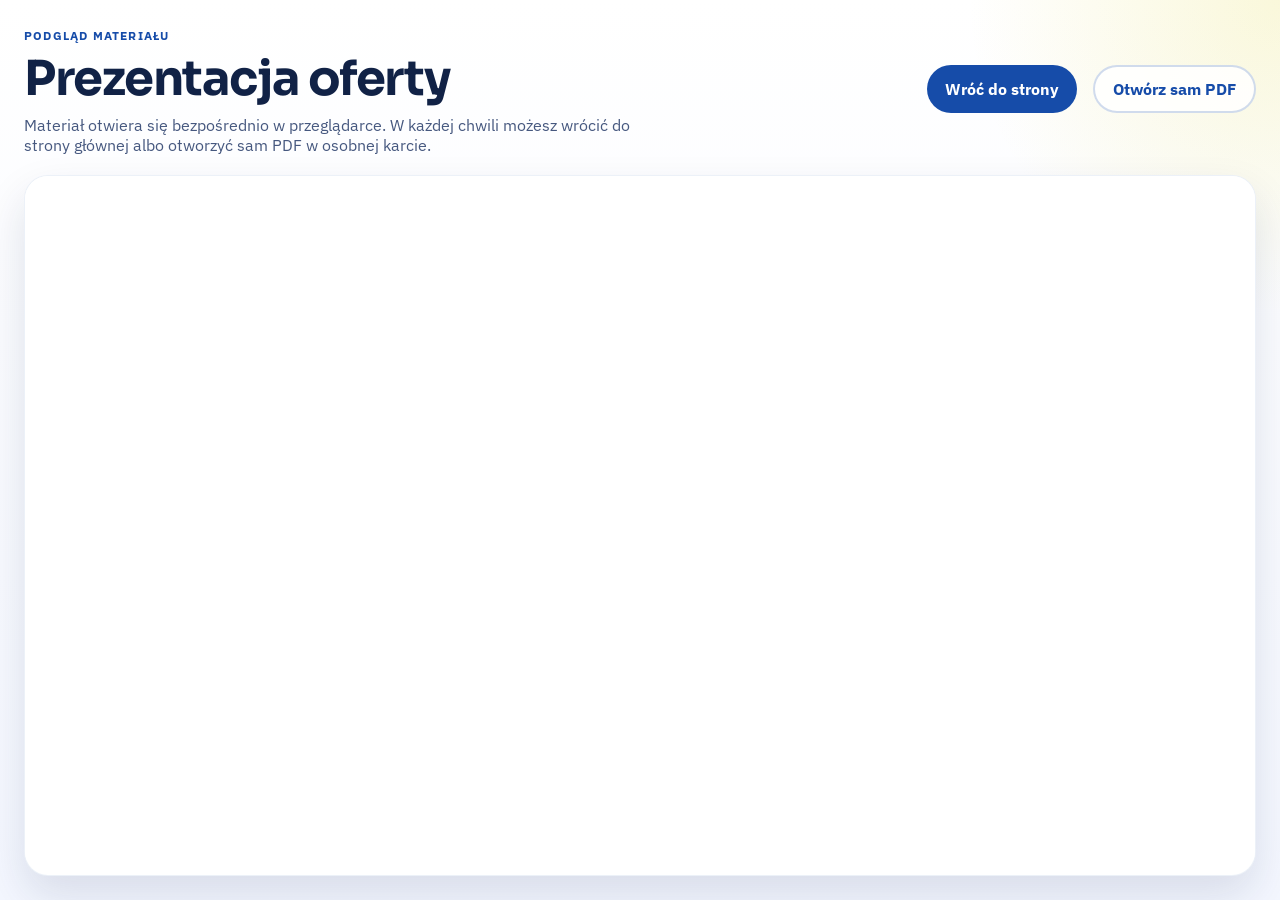
==== material-prezentacja.html @ 7a711e0b "Refine executive header and open materials in-browser" ====
<!doctype html>
<html lang="pl">
<head>
  <meta charset="utf-8">
  <meta name="viewport" content="width=device-width, initial-scale=1">
  <title>Prezentacja oferty — Benefity Zdrowotne dla Firm</title>
  <link rel="icon" href="assets/Projekt-bez-nazwy.png" type="image/png">
  <link rel="preconnect" href="https://fonts.googleapis.com">
  <link rel="preconnect" href="https://fonts.gstatic.com" crossorigin>
  <link href="https://fonts.googleapis.com/css2?family=Sora:wght@400;500;600;700;800&family=IBM+Plex+Sans:wght@400;500;600;700&display=swap" rel="stylesheet">
  <style>
    :root {
      --brand: #164ca9;
      --brand-d: #103a81;
      --accent: #dfd11d;
      --ink: #112246;
      --ink-mid: #46587f;
      --paper: #f4f7ff;
      --shadow: 0 20px 44px rgba(17,34,70,.12);
      --radius: 24px;
    }
    * { box-sizing: border-box; }
    html, body { height: 100%; }
    body {
      margin: 0;
      font-family: "IBM Plex Sans", sans-serif;
      color: var(--ink);
      background: radial-gradient(circle at top right, rgba(223,209,29,.16), transparent 20%), linear-gradient(180deg, #ffffff 0%, var(--paper) 100%);
    }
    .page {
      min-height: 100%;
      display: flex;
      flex-direction: column;
      padding: 24px;
      gap: 20px;
    }
    .topbar {
      max-width: 1280px;
      width: 100%;
      margin: 0 auto;
      display: flex;
      align-items: center;
      justify-content: space-between;
      gap: 16px;
      flex-wrap: wrap;
    }
    .back-link,
    .open-direct {
      display: inline-flex;
      align-items: center;
      justify-content: center;
      min-height: 48px;
      padding: 0 18px;
      border-radius: 999px;
      text-decoration: none;
      font-weight: 700;
      transition: transform .25s ease, background .25s ease, color .25s ease;
    }
    .back-link {
      background: var(--brand);
      color: #fff;
    }
    .back-link:hover,
    .open-direct:hover {
      transform: translateY(-2px);
    }
    .open-direct {
      color: var(--brand);
      border: 2px solid rgba(22,76,169,.2);
      background: rgba(255,255,255,.85);
    }
    .heading {
      flex: 1 1 420px;
    }
    .label {
      display: inline-block;
      margin-bottom: 10px;
      color: var(--brand);
      font-size: 12px;
      font-weight: 700;
      text-transform: uppercase;
      letter-spacing: .1em;
    }
    h1 {
      margin: 0;
      font-family: "Sora", sans-serif;
      font-size: clamp(28px, 4vw, 48px);
      line-height: 1.08;
      letter-spacing: -.03em;
    }
    p {
      margin: 10px 0 0;
      color: var(--ink-mid);
      max-width: 64ch;
    }
    .viewer {
      max-width: 1280px;
      width: 100%;
      margin: 0 auto;
      flex: 1 1 auto;
      min-height: 0;
      border-radius: var(--radius);
      overflow: hidden;
      background: #fff;
      box-shadow: var(--shadow);
      border: 1px solid rgba(22,76,169,.08);
    }
    iframe {
      display: block;
      width: 100%;
      min-height: 76vh;
      border: 0;
      background: #fff;
    }
    @media (max-width: 768px) {
      .page { padding: 16px; }
      .topbar { align-items: flex-start; }
      iframe { min-height: 68vh; }
    }
  </style>
</head>
<body>
  <div class="page">
    <div class="topbar">
      <div class="heading">
        <span class="label">Podgląd materiału</span>
        <h1>Prezentacja oferty</h1>
        <p>Materiał otwiera się bezpośrednio w przeglądarce. W każdej chwili możesz wrócić do strony głównej albo otworzyć sam PDF w osobnej karcie.</p>
      </div>
      <a class="back-link" href="index.html#materialy">Wróć do strony</a>
      <a class="open-direct" href="docs/prezentacja.pdf" target="_blank" rel="noopener">Otwórz sam PDF</a>
    </div>
    <div class="viewer">
      <iframe src="docs/prezentacja.pdf#toolbar=1&navpanes=0&view=FitH" title="Prezentacja oferty"></iframe>
    </div>
  </div>
</body>
</html>
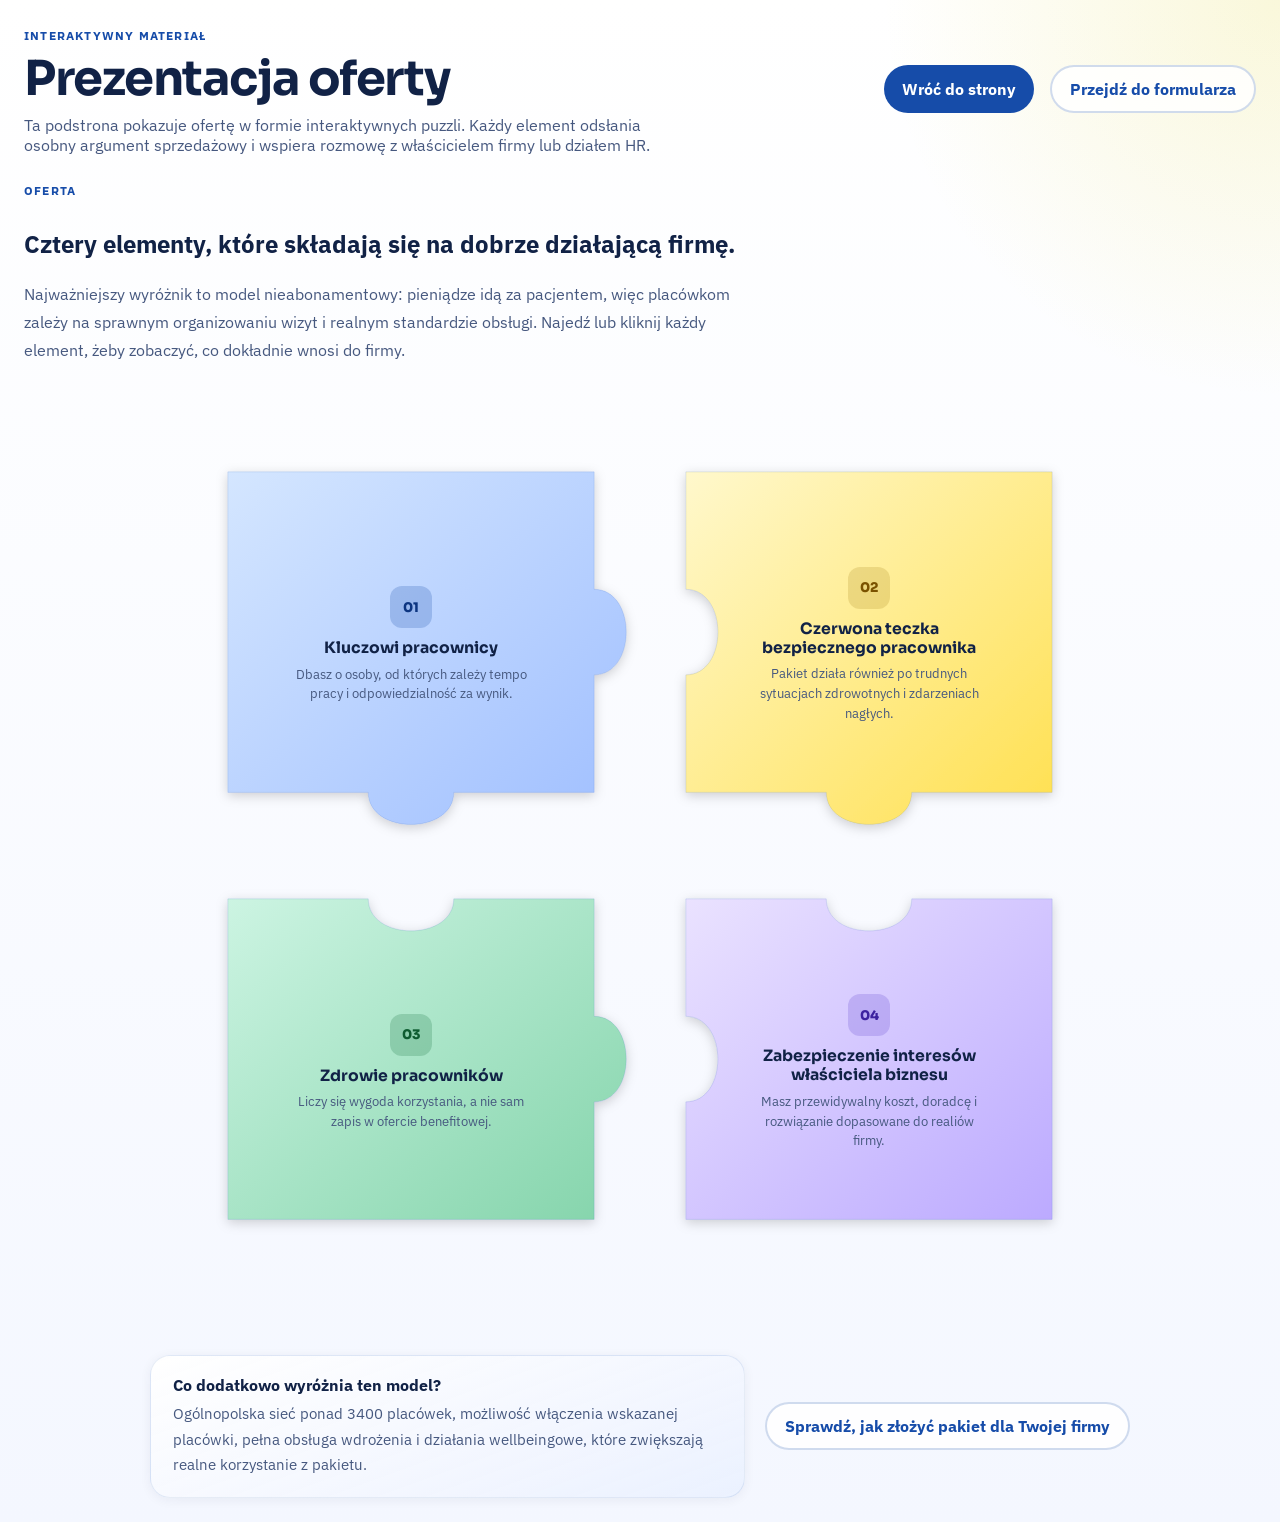
==== commit 7addcab4: "Przywroc osobne podstrony materialow" ====
--- a/material-prezentacja.html
+++ b/material-prezentacja.html
@@ -16,11 +16,12 @@
       --ink: #112246;
       --ink-mid: #46587f;
       --paper: #f4f7ff;
+      --surface: #ffffff;
       --shadow: 0 20px 44px rgba(17,34,70,.12);
       --radius: 24px;
+      --font-head: "Sora", sans-serif;
     }
     * { box-sizing: border-box; }
-    html, body { height: 100%; }
     body {
       margin: 0;
       font-family: "IBM Plex Sans", sans-serif;
@@ -28,11 +29,9 @@
       background: radial-gradient(circle at top right, rgba(223,209,29,.16), transparent 20%), linear-gradient(180deg, #ffffff 0%, var(--paper) 100%);
     }
     .page {
-      min-height: 100%;
-      display: flex;
-      flex-direction: column;
       padding: 24px;
-      gap: 20px;
+      display: grid;
+      gap: 24px;
     }
     .topbar {
       max-width: 1280px;
@@ -83,7 +82,7 @@
     }
     h1 {
       margin: 0;
-      font-family: "Sora", sans-serif;
+      font-family: var(--font-head);
       font-size: clamp(28px, 4vw, 48px);
       line-height: 1.08;
       letter-spacing: -.03em;
@@ -93,29 +92,190 @@
       color: var(--ink-mid);
       max-width: 64ch;
     }
-    .viewer {
+    .content {
       max-width: 1280px;
       width: 100%;
       margin: 0 auto;
-      flex: 1 1 auto;
-      min-height: 0;
-      border-radius: var(--radius);
-      overflow: hidden;
-      background: #fff;
-      box-shadow: var(--shadow);
-      border: 1px solid rgba(22,76,169,.08);
-    }
-    iframe {
+      display: grid;
+      gap: 2rem;
+    }
+    .puzzle-header {
+      max-width: 820px;
+    }
+    .puzzle-lead {
+      font-size: 1rem;
+      color: var(--ink-mid);
+      line-height: 1.75;
+      max-width: 72ch;
+    }
+    .puzzle-wrap {
+      display: grid;
+      gap: 2.5rem;
+    }
+    .puzzle-grid {
+      display: grid;
+      grid-template-columns: repeat(2, minmax(0, 1fr));
+      gap: 0;
+      width: min(980px, calc(100vw - 1rem));
+      margin: 0 auto;
+      padding: 1.9rem 2rem 2.1rem;
+    }
+    .puzzle-piece {
+      position: relative;
+      overflow: visible;
+      margin: 0;
+      cursor: pointer;
+      transition: transform .32s cubic-bezier(.34,1.26,.64,1), filter .28s ease;
+      z-index: 1;
+    }
+    .puzzle-piece:hover,
+    .puzzle-piece:focus {
+      transform: scale(1.02);
+      filter: drop-shadow(0 22px 50px rgba(17,34,70,.32));
+      z-index: 10;
+      outline: none;
+    }
+    .puzzle-piece__bg {
       display: block;
       width: 100%;
-      min-height: 76vh;
-      border: 0;
-      background: #fff;
+      height: auto;
+    }
+    .puzzle-piece__body {
+      position: absolute;
+      top: 21%; left: 17%; right: 17%; bottom: 19%;
+      padding: 1.95rem 2.05rem 1.8rem;
+      box-sizing: border-box;
+      display: flex;
+      flex-direction: column;
+      justify-content: center;
+      align-items: center;
+      text-align: center;
+      pointer-events: none;
+      transition: opacity .22s ease, transform .28s ease;
+    }
+    .puzzle-piece:hover .puzzle-piece__body,
+    .puzzle-piece:focus .puzzle-piece__body {
+      opacity: .18;
+      transform: translateY(5px) scale(.986);
+    }
+    .puzzle-piece__id {
+      display: inline-flex;
+      align-items: center;
+      justify-content: center;
+      width: 42px;
+      height: 42px;
+      border-radius: 12px;
+      font-family: var(--font-head);
+      font-weight: 800;
+      font-size: .83rem;
+      margin-bottom: .68rem;
+      align-self: center;
+    }
+    .puzzle-piece--1 .puzzle-piece__id { background: rgba(22,76,169,.22); color: #0d3580; }
+    .puzzle-piece--2 .puzzle-piece__id { background: rgba(150,110,0,.18); color: #7a5200; }
+    .puzzle-piece--3 .puzzle-piece__id { background: rgba(18,110,60,.22); color: #0e5c30; }
+    .puzzle-piece--4 .puzzle-piece__id { background: rgba(80,50,200,.20); color: #3d22a0; }
+    .puzzle-piece h3 {
+      margin: 0 0 .38rem;
+      font-family: var(--font-head);
+      font-size: .98rem;
+      line-height: 1.23;
+      color: var(--ink);
+    }
+    .puzzle-piece__summary {
+      margin: 0;
+      font-size: .8rem;
+      color: var(--ink-mid);
+      line-height: 1.55;
+    }
+    .puzzle-piece__overlay {
+      position: absolute;
+      top: 21%; left: 17%; right: 17%; bottom: 19%;
+      padding: 1.95rem 2.05rem 1.8rem;
+      box-sizing: border-box;
+      display: flex;
+      align-items: center;
+      justify-content: center;
+      opacity: 0;
+      pointer-events: none;
+      transition: opacity .24s ease;
+    }
+    .puzzle-piece:hover .puzzle-piece__overlay,
+    .puzzle-piece:focus .puzzle-piece__overlay {
+      opacity: 1;
+    }
+    .puzzle-piece__overlay-inner {
+      background: rgba(14,28,62,.92);
+      backdrop-filter: blur(8px);
+      -webkit-backdrop-filter: blur(8px);
+      border-radius: 16px;
+      padding: 1.15rem 1.25rem;
+      width: 100%;
+      box-shadow: 0 18px 30px rgba(17,34,70,.26);
+      transform: translateY(10px) scale(.95);
+      transition: transform .28s cubic-bezier(.34,1.2,.64,1);
+    }
+    .puzzle-piece:hover .puzzle-piece__overlay-inner,
+    .puzzle-piece:focus .puzzle-piece__overlay-inner {
+      transform: translateY(0) scale(1);
+    }
+    .puzzle-piece__overlay-inner p {
+      margin: 0;
+      font-size: .92rem;
+      color: rgba(255,255,255,.93);
+      line-height: 1.72;
+    }
+    .puzzle-meta {
+      display: grid;
+      grid-template-columns: 1fr auto;
+      gap: 1.25rem;
+      align-items: center;
+      max-width: min(980px, calc(100vw - 1rem));
+      margin: 0 auto;
+    }
+    .puzzle-note {
+      padding: 1.2rem 1.4rem;
+      border-radius: 20px;
+      background: linear-gradient(160deg, rgba(255,255,255,.98), rgba(234,240,255,.9));
+      border: 1px solid rgba(22,76,169,.1);
+      box-shadow: 0 2px 12px rgba(17,34,70,.06);
+    }
+    .puzzle-note strong {
+      display: block;
+      font-size: .97rem;
+      margin-bottom: .4rem;
+    }
+    .puzzle-note p {
+      margin: 0;
+      font-size: .94rem;
+      line-height: 1.7;
+    }
+    .cta-link {
+      display: inline-flex;
+      align-items: center;
+      justify-content: center;
+      min-height: 48px;
+      padding: 0 18px;
+      border-radius: 999px;
+      text-decoration: none;
+      font-weight: 700;
+      color: var(--brand);
+      border: 2px solid rgba(22,76,169,.2);
+      background: rgba(255,255,255,.85);
+      transition: transform .25s ease, background .25s ease, color .25s ease;
+    }
+    .cta-link:hover { transform: translateY(-2px); }
+    @media (max-width: 900px) {
+      .puzzle-grid { grid-template-columns: 1fr 1fr; }
+      .puzzle-meta { grid-template-columns: 1fr; }
     }
     @media (max-width: 768px) {
       .page { padding: 16px; }
       .topbar { align-items: flex-start; }
-      iframe { min-height: 68vh; }
+      .content { gap: 1.5rem; }
+      .puzzle-grid { grid-template-columns: 1fr; gap: 1rem; max-width: 620px; padding: .35rem 0 .5rem; }
+      .puzzle-piece__body { top: 17%; left: 13%; right: 13%; bottom: 14%; padding: 1.45rem 1.5rem 1.35rem; }
+      .puzzle-piece__overlay { top: 17%; left: 13%; right: 13%; bottom: 14%; padding: 1.45rem 1.5rem 1.35rem; }
     }
   </style>
 </head>
@@ -123,16 +283,148 @@
   <div class="page">
     <div class="topbar">
       <div class="heading">
-        <span class="label">Podgląd materiału</span>
+        <span class="label">Interaktywny materiał</span>
         <h1>Prezentacja oferty</h1>
-        <p>Materiał otwiera się bezpośrednio w przeglądarce. W każdej chwili możesz wrócić do strony głównej albo otworzyć sam PDF w osobnej karcie.</p>
+        <p>Ta podstrona pokazuje ofertę w formie interaktywnych puzzli. Każdy element odsłania osobny argument sprzedażowy i wspiera rozmowę z właścicielem firmy lub działem HR.</p>
       </div>
       <a class="back-link" href="index.html#materialy">Wróć do strony</a>
-      <a class="open-direct" href="docs/prezentacja.pdf" target="_blank" rel="noopener">Otwórz sam PDF</a>
+      <a class="open-direct" href="index.html#formularz">Przejdź do formularza</a>
     </div>
-    <div class="viewer">
-      <iframe src="docs/prezentacja.pdf#toolbar=1&navpanes=0&view=FitH" title="Prezentacja oferty"></iframe>
+    <div class="content">
+      <div class="puzzle-header">
+        <span class="label">Oferta</span>
+        <h2>Cztery elementy, które składają się na dobrze działającą firmę.</h2>
+        <p class="puzzle-lead">Najważniejszy wyróżnik to model nieabonamentowy: pieniądze idą za pacjentem, więc placówkom zależy na sprawnym organizowaniu wizyt i realnym standardzie obsługi. Najedź lub kliknij każdy element, żeby zobaczyć, co dokładnie wnosi do firmy.</p>
+      </div>
+      <div class="puzzle-wrap">
+        <div class="puzzle-grid" aria-label="Cztery filary oferty dla firmy">
+          <article class="puzzle-piece puzzle-piece--1" tabindex="0">
+            <svg class="puzzle-piece__bg" viewBox="-60 -60 600 560" xmlns="http://www.w3.org/2000/svg" aria-hidden="true" focusable="false">
+              <defs>
+                <linearGradient id="g1" x1="0" y1="0" x2="1" y2="1">
+                  <stop offset="0%" stop-color="#d4e6ff"/>
+                  <stop offset="100%" stop-color="#a0bfff"/>
+                </linearGradient>
+                <filter id="sh1">
+                  <feDropShadow dx="0" dy="4" stdDeviation="8" flood-opacity=".18"/>
+                </filter>
+              </defs>
+              <path filter="url(#sh1)" d="M0,0 L480,0 L480,154 C536,154 536,266 480,266 L480,420 L296,420 C296,476 184,476 184,420 L0,420 Z" fill="url(#g1)" stroke="rgba(22,76,169,.15)" stroke-width="1.2"/>
+            </svg>
+            <div class="puzzle-piece__body">
+              <span class="puzzle-piece__id">01</span>
+              <h3>Kluczowi pracownicy</h3>
+              <p class="puzzle-piece__summary">Dbasz o osoby, od których zależy tempo pracy i odpowiedzialność za wynik.</p>
+            </div>
+            <div class="puzzle-piece__overlay">
+              <div class="puzzle-piece__overlay-inner">
+                <p>Szybki dostęp do POZ, specjalistów, badań i e-wizyt pomaga ograniczać przestoje dokładnie tam, gdzie firma odczuwa je najmocniej.</p>
+              </div>
+            </div>
+          </article>
+
+          <article class="puzzle-piece puzzle-piece--2" tabindex="0">
+            <svg class="puzzle-piece__bg" viewBox="-60 -60 600 560" xmlns="http://www.w3.org/2000/svg" aria-hidden="true" focusable="false">
+              <defs>
+                <linearGradient id="g2" x1="0" y1="0" x2="1" y2="1">
+                  <stop offset="0%" stop-color="#fff8cc"/>
+                  <stop offset="100%" stop-color="#ffe050"/>
+                </linearGradient>
+                <filter id="sh2">
+                  <feDropShadow dx="0" dy="4" stdDeviation="8" flood-opacity=".18"/>
+                </filter>
+              </defs>
+              <path filter="url(#sh2)" d="M0,0 L480,0 L480,420 L296,420 C296,476 184,476 184,420 L0,420 L0,266 C56,266 56,154 0,154 Z" fill="url(#g2)" stroke="rgba(22,76,169,.15)" stroke-width="1.2"/>
+            </svg>
+            <div class="puzzle-piece__body">
+              <span class="puzzle-piece__id">02</span>
+              <h3>Czerwona teczka bezpiecznego pracownika</h3>
+              <p class="puzzle-piece__summary">Pakiet działa również po trudnych sytuacjach zdrowotnych i zdarzeniach nagłych.</p>
+            </div>
+            <div class="puzzle-piece__overlay">
+              <div class="puzzle-piece__overlay-inner">
+                <p>Rehabilitacja powypadkowa, organizacja pomocy po hospitalizacji i wsparcie przy bólu wzmacniają poczucie bezpieczeństwa całego zespołu.</p>
+              </div>
+            </div>
+          </article>
+
+          <article class="puzzle-piece puzzle-piece--3" tabindex="0">
+            <svg class="puzzle-piece__bg" viewBox="-60 -60 600 560" xmlns="http://www.w3.org/2000/svg" aria-hidden="true" focusable="false">
+              <defs>
+                <linearGradient id="g3" x1="0" y1="0" x2="1" y2="1">
+                  <stop offset="0%" stop-color="#ccf4e2"/>
+                  <stop offset="100%" stop-color="#84d4ab"/>
+                </linearGradient>
+                <filter id="sh3">
+                  <feDropShadow dx="0" dy="4" stdDeviation="8" flood-opacity=".18"/>
+                </filter>
+              </defs>
+              <path filter="url(#sh3)" d="M0,0 L184,0 C184,56 296,56 296,0 L480,0 L480,154 C536,154 536,266 480,266 L480,420 L0,420 Z" fill="url(#g3)" stroke="rgba(22,76,169,.15)" stroke-width="1.2"/>
+            </svg>
+            <div class="puzzle-piece__body">
+              <span class="puzzle-piece__id">03</span>
+              <h3>Zdrowie pracowników</h3>
+              <p class="puzzle-piece__summary">Liczy się wygoda korzystania, a nie sam zapis w ofercie benefitowej.</p>
+            </div>
+            <div class="puzzle-piece__overlay">
+              <div class="puzzle-piece__overlay-inner">
+                <p>Nielimitowany dostęp do specjalistów bez skierowania, POZ w 1 dzień roboczy, specjalista do 5 dni, e-recepty i e-zwolnienia online.</p>
+              </div>
+            </div>
+          </article>
+
+          <article class="puzzle-piece puzzle-piece--4" tabindex="0">
+            <svg class="puzzle-piece__bg" viewBox="-60 -60 600 560" xmlns="http://www.w3.org/2000/svg" aria-hidden="true" focusable="false">
+              <defs>
+                <linearGradient id="g4" x1="0" y1="0" x2="1" y2="1">
+                  <stop offset="0%" stop-color="#eae2ff"/>
+                  <stop offset="100%" stop-color="#bcaaff"/>
+                </linearGradient>
+                <filter id="sh4">
+                  <feDropShadow dx="0" dy="4" stdDeviation="8" flood-opacity=".18"/>
+                </filter>
+              </defs>
+              <path filter="url(#sh4)" d="M0,0 L184,0 C184,56 296,56 296,0 L480,0 L480,420 L0,420 L0,266 C56,266 56,154 0,154 Z" fill="url(#g4)" stroke="rgba(22,76,169,.15)" stroke-width="1.2"/>
+            </svg>
+            <div class="puzzle-piece__body">
+              <span class="puzzle-piece__id">04</span>
+              <h3>Zabezpieczenie interesów właściciela biznesu</h3>
+              <p class="puzzle-piece__summary">Masz przewidywalny koszt, doradcę i rozwiązanie dopasowane do realiów firmy.</p>
+            </div>
+            <div class="puzzle-piece__overlay">
+              <div class="puzzle-piece__overlay-inner">
+                <p>Ogólnopolski dostęp, zmiana pakietu w każdej chwili, refundacja z placówek spoza listy i bezpośrednie wsparcie doradcy przy wdrożeniu i deklaracjach.</p>
+              </div>
+            </div>
+          </article>
+        </div>
+        <div class="puzzle-meta">
+          <div class="puzzle-note">
+            <strong>Co dodatkowo wyróżnia ten model?</strong>
+            <p>Ogólnopolska sieć ponad 3400 placówek, możliwość włączenia wskazanej placówki, pełna obsługa wdrożenia i działania wellbeingowe, które zwiększają realne korzystanie z pakietu.</p>
+          </div>
+          <a class="cta-link" href="index.html#formularz">Sprawdź, jak złożyć pakiet dla Twojej firmy</a>
+        </div>
+      </div>
     </div>
   </div>
+  <script>
+    const puzzlePieces = document.querySelectorAll('.puzzle-piece');
+    if (puzzlePieces.length) {
+      const closeFocusedPuzzlePiece = () => {
+        const focusedPiece = document.querySelector('.puzzle-piece:focus');
+        if (focusedPiece) focusedPiece.blur();
+      };
+
+      document.addEventListener('click', (event) => {
+        if (event.target.closest('.puzzle-piece')) return;
+        closeFocusedPuzzlePiece();
+      });
+
+      document.addEventListener('keydown', (event) => {
+        if (event.key === 'Escape') closeFocusedPuzzlePiece();
+      });
+    }
+  </script>
 </body>
 </html>
